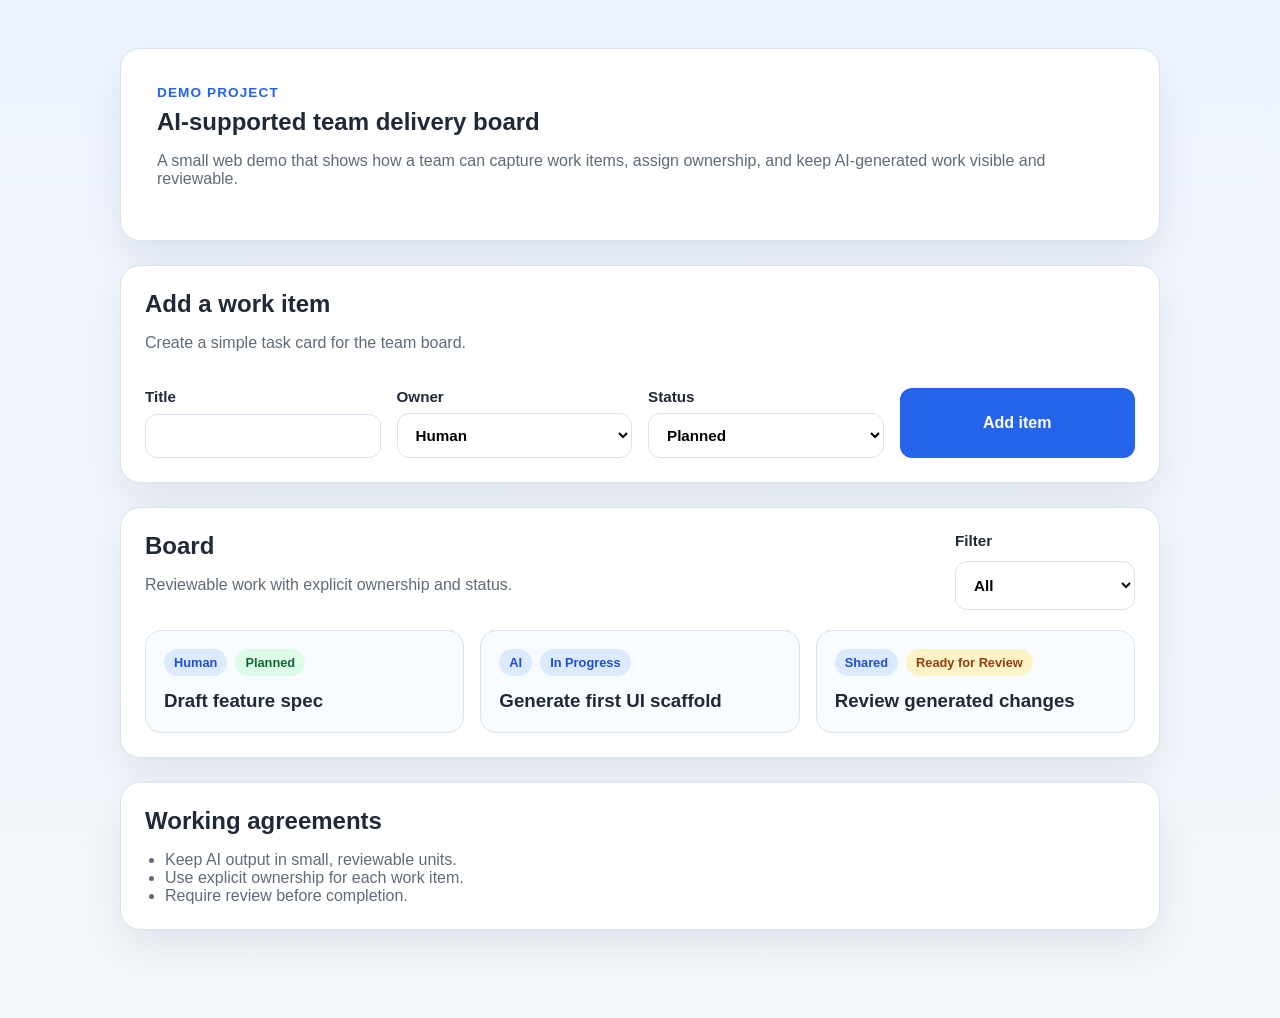
==== prj/ai-team-demo/index.html @ 5de25240 "feat: add AI team demo baseline and best practices docs - Add prj/ai-team-demo static web app (task " ====
<!DOCTYPE html>
<html lang="en">
  <head>
    <meta charset="UTF-8" />
    <meta name="viewport" content="width=device-width, initial-scale=1.0" />
    <title>AI Team Demo</title>
    <link rel="stylesheet" href="./styles.css" />
  </head>
  <body>
    <main class="page">
      <section class="hero">
        <p class="eyebrow">Demo project</p>
        <h1>AI-supported team delivery board</h1>
        <p class="hero-copy">
          A small web demo that shows how a team can capture work items, assign
          ownership, and keep AI-generated work visible and reviewable.
        </p>
      </section>

      <section class="panel controls">
        <div>
          <h2>Add a work item</h2>
          <p>Create a simple task card for the team board.</p>
        </div>
        <form id="task-form" class="task-form">
          <label>
            Title
            <input id="task-title" name="title" type="text" maxlength="60" required />
          </label>
          <label>
            Owner
            <select id="task-owner" name="owner">
              <option value="Human">Human</option>
              <option value="AI">AI</option>
              <option value="Shared">Shared</option>
            </select>
          </label>
          <label>
            Status
            <select id="task-status" name="status">
              <option value="Planned">Planned</option>
              <option value="In Progress">In Progress</option>
              <option value="Ready for Review">Ready for Review</option>
            </select>
          </label>
          <button type="submit">Add item</button>
        </form>
      </section>

      <section class="panel">
        <div class="panel-heading">
          <div>
            <h2>Board</h2>
            <p>Reviewable work with explicit ownership and status.</p>
          </div>
          <label class="filter">
            Filter
            <select id="status-filter">
              <option value="All">All</option>
              <option value="Planned">Planned</option>
              <option value="In Progress">In Progress</option>
              <option value="Ready for Review">Ready for Review</option>
            </select>
          </label>
        </div>
        <div id="task-list" class="task-list" aria-live="polite"></div>
      </section>

      <section class="panel highlights">
        <h2>Working agreements</h2>
        <ul>
          <li>Keep AI output in small, reviewable units.</li>
          <li>Use explicit ownership for each work item.</li>
          <li>Require review before completion.</li>
        </ul>
      </section>
    </main>

    <template id="task-template">
      <article class="task-card">
        <div class="task-card__top">
          <span class="badge badge-owner"></span>
          <span class="badge badge-status"></span>
        </div>
        <h3 class="task-title"></h3>
      </article>
    </template>

    <script src="./app.js"></script>
  </body>
</html>
---- prj/ai-team-demo/styles.css ----
:root {
  color-scheme: light;
  --bg: #f4f7fb;
  --panel: #ffffff;
  --border: #d9e2f1;
  --text: #1f2937;
  --muted: #5f6b7a;
  --accent: #2563eb;
  --accent-soft: #dbeafe;
  --success-soft: #dcfce7;
  --warning-soft: #fef3c7;
  --shadow: 0 18px 40px rgba(15, 23, 42, 0.08);
}

* {
  box-sizing: border-box;
}

body {
  margin: 0;
  font-family: Arial, sans-serif;
  background: linear-gradient(180deg, #eef4ff 0%, var(--bg) 100%);
  color: var(--text);
}

.page {
  width: min(1040px, calc(100% - 32px));
  margin: 0 auto;
  padding: 48px 0 64px;
}

.hero,
.panel {
  background: var(--panel);
  border: 1px solid var(--border);
  border-radius: 20px;
  box-shadow: var(--shadow);
}

.hero {
  padding: 36px;
  margin-bottom: 24px;
}

.eyebrow {
  margin: 0 0 8px;
  color: var(--accent);
  font-size: 0.85rem;
  font-weight: 700;
  letter-spacing: 0.08em;
  text-transform: uppercase;
}

.hero h1,
.panel h2 {
  margin: 0;
}

.hero-copy,
.panel p,
.highlights li {
  color: var(--muted);
}

.panel {
  padding: 24px;
  margin-bottom: 24px;
}

.controls {
  display: grid;
  gap: 20px;
  align-items: end;
}

.task-form,
.panel-heading {
  display: grid;
  gap: 16px;
}

.task-form {
  grid-template-columns: repeat(auto-fit, minmax(180px, 1fr));
}

label {
  display: grid;
  gap: 8px;
  font-size: 0.95rem;
  font-weight: 600;
}

input,
select,
button {
  font: inherit;
  border-radius: 12px;
}

input,
select {
  width: 100%;
  padding: 12px 14px;
  border: 1px solid var(--border);
  background: #fff;
}

button {
  border: 0;
  padding: 13px 18px;
  background: var(--accent);
  color: #fff;
  font-weight: 700;
  cursor: pointer;
}

.panel-heading {
  grid-template-columns: 1fr auto;
  margin-bottom: 20px;
}

.filter {
  min-width: 180px;
}

.task-list {
  display: grid;
  grid-template-columns: repeat(auto-fit, minmax(220px, 1fr));
  gap: 16px;
}

.task-card {
  padding: 18px;
  border: 1px solid var(--border);
  border-radius: 16px;
  background: #f8fbff;
}

.task-card__top {
  display: flex;
  gap: 8px;
  flex-wrap: wrap;
  margin-bottom: 12px;
}

.badge {
  display: inline-flex;
  align-items: center;
  justify-content: center;
  padding: 6px 10px;
  border-radius: 999px;
  font-size: 0.8rem;
  font-weight: 700;
}

.badge-owner {
  background: var(--accent-soft);
  color: #1d4ed8;
}

.badge-status[data-status="Ready for Review"] {
  background: var(--warning-soft);
  color: #92400e;
}

.badge-status[data-status="In Progress"] {
  background: var(--accent-soft);
  color: #1d4ed8;
}

.badge-status[data-status="Planned"] {
  background: var(--success-soft);
  color: #166534;
}

.task-title {
  margin: 0;
  line-height: 1.4;
}

.empty-state {
  margin: 0;
  color: var(--muted);
}

.highlights ul {
  margin: 16px 0 0;
  padding-left: 20px;
}

@media (max-width: 700px) {
  .page {
    width: min(100% - 24px, 1040px);
    padding-top: 24px;
  }

  .hero,
  .panel {
    padding: 20px;
  }

  .panel-heading {
    grid-template-columns: 1fr;
  }
}
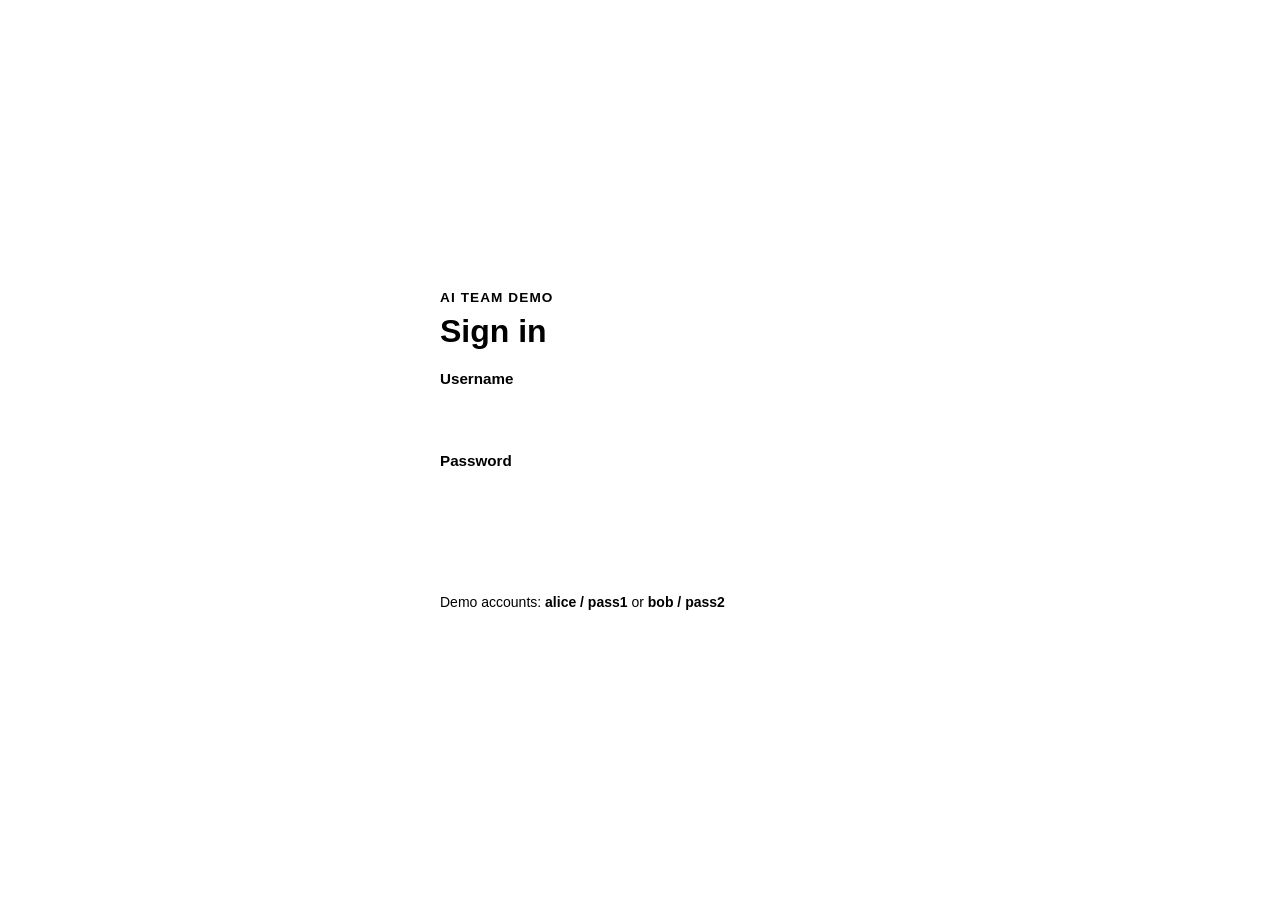
==== commit 30aa207b: "feat(auth): add login/logout screen with session simulation [small-pr 1/6] - Add auth.js module with" ====
--- a/prj/ai-team-demo/index.html
+++ b/prj/ai-team-demo/index.html
@@ -7,10 +7,39 @@
     <link rel="stylesheet" href="./styles.css" />
   </head>
   <body>
-    <main class="page">
+    <!-- Auth screen -->
+    <div id="auth-screen" class="auth-screen hidden">
+      <div class="auth-card">
+        <p class="eyebrow">AI Team Demo</p>
+        <h1>Sign in</h1>
+        <form id="login-form" class="auth-form">
+          <label>
+            Username
+            <input id="login-username" name="username" type="text" autocomplete="username" required />
+          </label>
+          <label>
+            Password
+            <input id="login-password" name="password" type="password" autocomplete="current-password" required />
+          </label>
+          <p id="login-error" class="auth-error hidden">Invalid username or password.</p>
+          <button type="submit">Sign in</button>
+        </form>
+        <p class="auth-hint">Demo accounts: <strong>alice / pass1</strong> or <strong>bob / pass2</strong></p>
+      </div>
+    </div>
+
+    <main class="page hidden">
       <section class="hero">
-        <p class="eyebrow">Demo project</p>
-        <h1>AI-supported team delivery board</h1>
+        <div class="hero-top">
+          <div>
+            <p class="eyebrow">Demo project</p>
+            <h1>AI-supported team delivery board</h1>
+          </div>
+          <div class="user-bar">
+            <span id="user-label" class="user-name"></span>
+            <button id="logout-btn" type="button" class="btn-ghost">Sign out</button>
+          </div>
+        </div>
         <p class="hero-copy">
           A small web demo that shows how a team can capture work items, assign
           ownership, and keep AI-generated work visible and reviewable.
@@ -86,6 +115,6 @@
       </article>
     </template>
 
-    <script src="./app.js"></script>
+    <script src="./app.js" type="module"></script>
   </body>
 </html>
--- a/prj/ai-team-demo/styles.css
+++ b/prj/ai-team-demo/styles.css
@@ -1,4 +1,87 @@
-:root {
+/* ── Auth screen ─────────────────────────────────────────────────── */
+
+.auth-screen {
+  display: flex;
+  align-items: center;
+  justify-content: center;
+  min-height: 100vh;
+  background: linear-gradient(180deg, #eef4ff 0%, var(--bg) 100%);
+}
+
+.auth-card {
+  width: min(400px, calc(100% - 32px));
+  background: var(--panel);
+  border: 1px solid var(--border);
+  border-radius: 20px;
+  box-shadow: var(--shadow);
+  padding: 36px;
+}
+
+.auth-card h1 {
+  margin: 0 0 20px;
+}
+
+.auth-form {
+  display: grid;
+  gap: 16px;
+}
+
+.auth-error {
+  margin: 0;
+  color: #b91c1c;
+  font-size: 0.9rem;
+}
+
+.auth-hint {
+  margin: 16px 0 0;
+  color: var(--muted);
+  font-size: 0.875rem;
+}
+
+/* ── Hero top bar ────────────────────────────────────────────────── */
+
+.hero-top {
+  display: flex;
+  align-items: flex-start;
+  justify-content: space-between;
+  gap: 16px;
+  flex-wrap: wrap;
+  margin-bottom: 8px;
+}
+
+.user-bar {
+  display: flex;
+  align-items: center;
+  gap: 12px;
+  flex-shrink: 0;
+}
+
+.user-name {
+  font-weight: 600;
+  color: var(--muted);
+}
+
+.btn-ghost {
+  border: 1px solid var(--border);
+  background: transparent;
+  color: var(--text);
+  padding: 8px 14px;
+  font-size: 0.875rem;
+  cursor: pointer;
+  border-radius: 12px;
+}
+
+.btn-ghost:hover {
+  background: var(--bg);
+}
+
+/* ── Utility ─────────────────────────────────────────────────────── */
+
+.hidden {
+  display: none !important;
+}
+
+
   color-scheme: light;
   --bg: #f4f7fb;
   --panel: #ffffff;
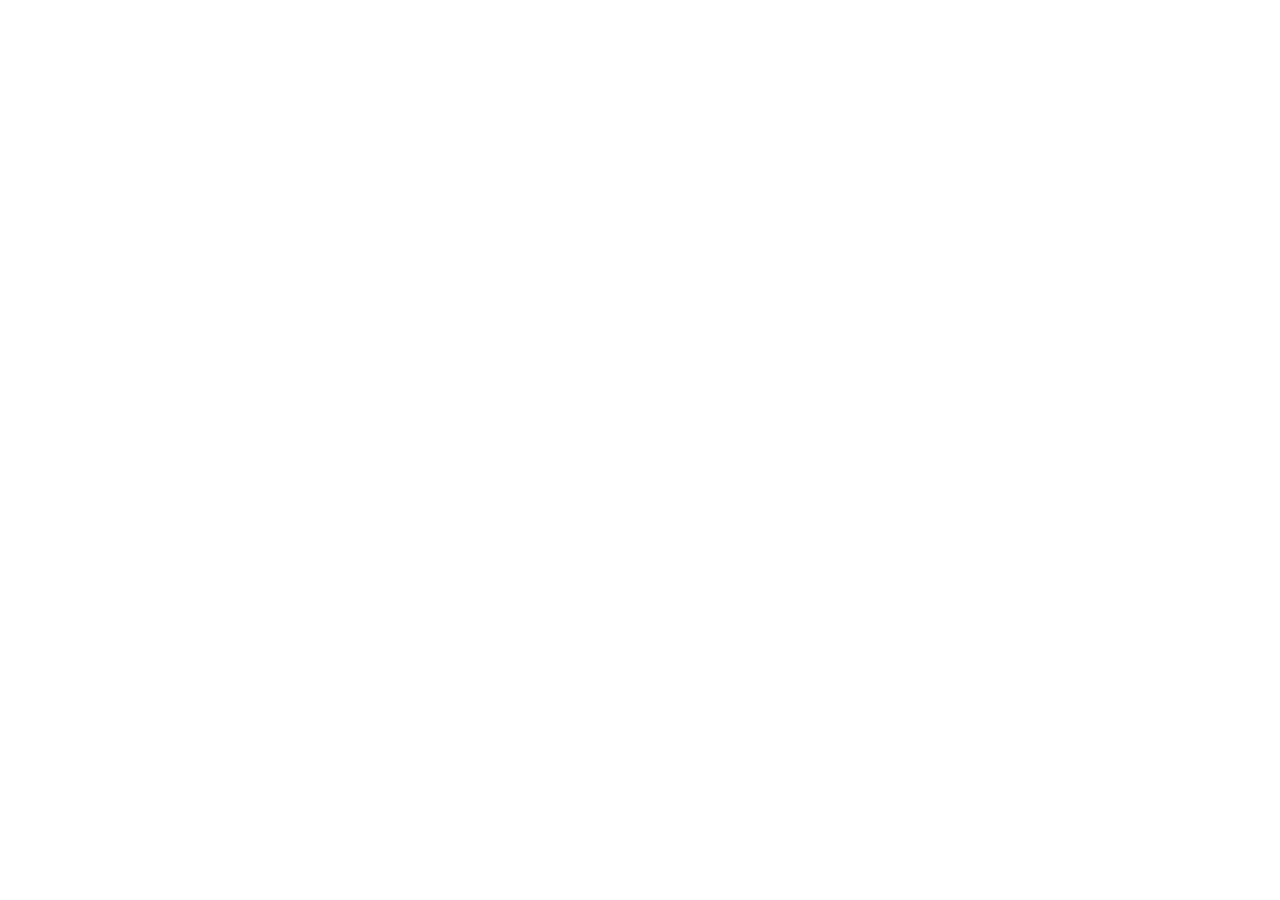
==== commit 3ded6036: "feat(audit): add activity log panel [small-pr 4/6] - Add audit.js with recordAction and loadAudit (l" ====
--- a/prj/ai-team-demo/index.html
+++ b/prj/ai-team-demo/index.html
@@ -82,17 +82,33 @@
             <h2>Board</h2>
             <p>Reviewable work with explicit ownership and status.</p>
           </div>
-          <label class="filter">
-            Filter
-            <select id="status-filter">
-              <option value="All">All</option>
-              <option value="Planned">Planned</option>
-              <option value="In Progress">In Progress</option>
-              <option value="Ready for Review">Ready for Review</option>
-            </select>
-          </label>
+          <div class="board-controls">
+            <label class="filter">
+              Search
+              <input id="search-input" type="search" placeholder="Search tasks…" />
+            </label>
+            <label class="filter">
+              Filter
+              <select id="status-filter">
+                <option value="All">All</option>
+                <option value="Planned">Planned</option>
+                <option value="In Progress">In Progress</option>
+                <option value="Ready for Review">Ready for Review</option>
+              </select>
+            </label>
+          </div>
         </div>
         <div id="task-list" class="task-list" aria-live="polite"></div>
+      </section>
+
+      <section class="panel">
+        <div class="panel-heading">
+          <div>
+            <h2>Activity log</h2>
+            <p>Recent actions recorded during this session.</p>
+          </div>
+        </div>
+        <ol id="audit-list" class="audit-list" aria-live="polite"></ol>
       </section>
 
       <section class="panel highlights">
@@ -110,8 +126,14 @@
         <div class="task-card__top">
           <span class="badge badge-owner"></span>
           <span class="badge badge-status"></span>
+          <button type="button" class="task-delete btn-icon" aria-label="Delete task">✕</button>
         </div>
         <h3 class="task-title"></h3>
+        <select class="task-status-select">
+          <option value="Planned">Planned</option>
+          <option value="In Progress">In Progress</option>
+          <option value="Ready for Review">Ready for Review</option>
+        </select>
       </article>
     </template>
 
--- a/prj/ai-team-demo/styles.css
+++ b/prj/ai-team-demo/styles.css
@@ -202,6 +202,13 @@
   margin-bottom: 20px;
 }
 
+.board-controls {
+  display: flex;
+  gap: 12px;
+  flex-wrap: wrap;
+  align-items: end;
+}
+
 .filter {
   min-width: 180px;
 }
@@ -223,7 +230,35 @@
   display: flex;
   gap: 8px;
   flex-wrap: wrap;
+  align-items: center;
   margin-bottom: 12px;
+}
+
+.btn-icon {
+  margin-left: auto;
+  border: none;
+  background: transparent;
+  cursor: pointer;
+  color: var(--muted);
+  font-size: 0.85rem;
+  padding: 4px 6px;
+  border-radius: 6px;
+  line-height: 1;
+}
+
+.btn-icon:hover {
+  background: #fee2e2;
+  color: #b91c1c;
+}
+
+.task-status-select {
+  width: 100%;
+  margin-top: 10px;
+  padding: 8px 10px;
+  font-size: 0.875rem;
+  border: 1px solid var(--border);
+  border-radius: 10px;
+  background: #fff;
 }
 
 .badge {
@@ -261,7 +296,43 @@
   line-height: 1.4;
 }
 
-.empty-state {
+.audit-list {
+  list-style: none;
+  margin: 0;
+  padding: 0;
+  display: grid;
+  gap: 8px;
+}
+
+.audit-entry {
+  display: flex;
+  gap: 8px;
+  flex-wrap: wrap;
+  align-items: baseline;
+  font-size: 0.875rem;
+  padding: 8px 12px;
+  border-radius: 10px;
+  background: var(--bg);
+}
+
+.audit-action {
+  font-weight: 700;
+  color: var(--accent);
+  flex-shrink: 0;
+}
+
+.audit-detail {
+  color: var(--text);
+  flex: 1;
+}
+
+.audit-time {
+  color: var(--muted);
+  font-size: 0.8rem;
+  flex-shrink: 0;
+}
+
+
   margin: 0;
   color: var(--muted);
 }
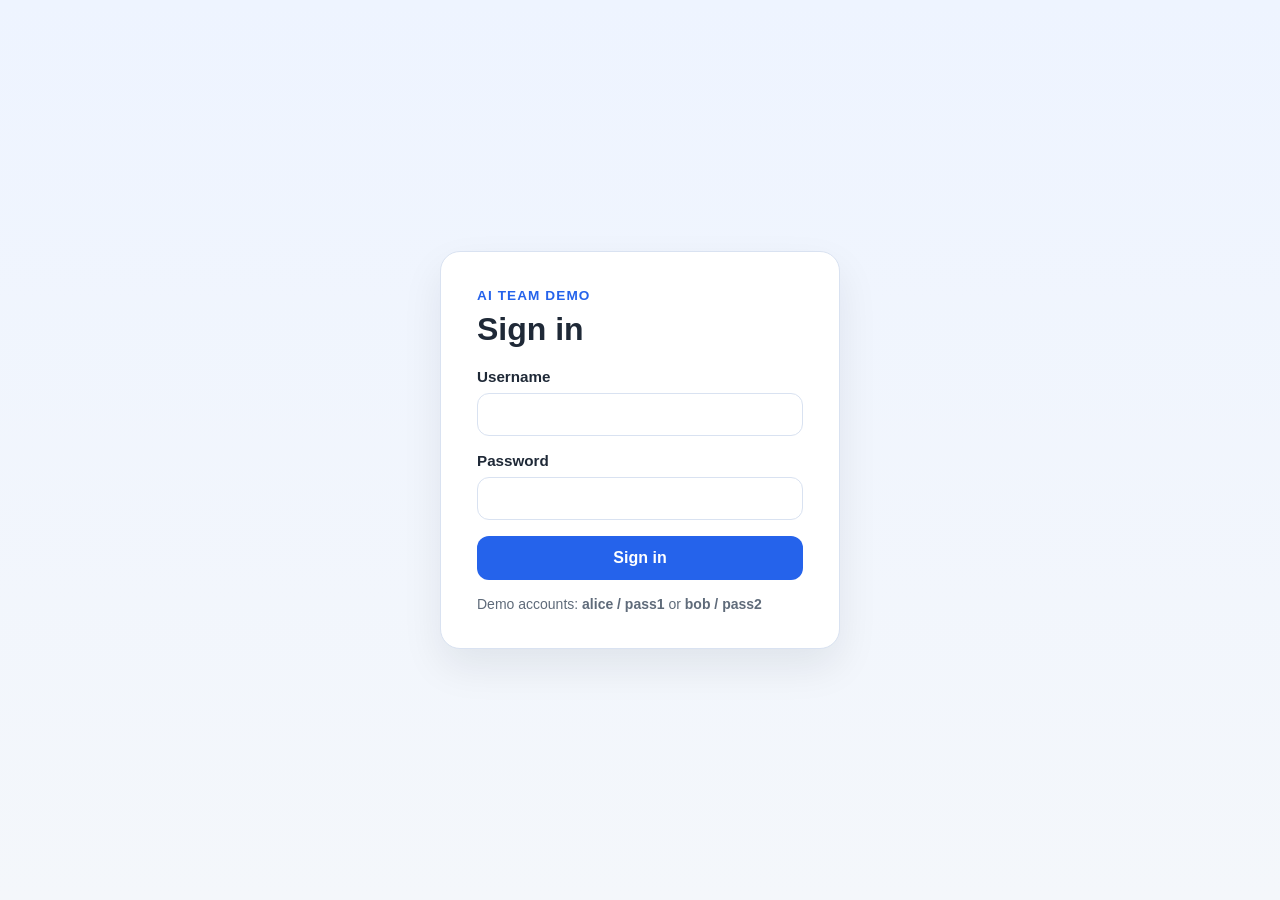
==== commit c4e48da5: "feat(auth+crud): add login/logout and task CRUD with persistence [medium-pr 1/3] Auth slice: - auth." ====
--- a/prj/ai-team-demo/index.html
+++ b/prj/ai-team-demo/index.html
@@ -82,33 +82,17 @@
             <h2>Board</h2>
             <p>Reviewable work with explicit ownership and status.</p>
           </div>
-          <div class="board-controls">
-            <label class="filter">
-              Search
-              <input id="search-input" type="search" placeholder="Search tasks…" />
-            </label>
-            <label class="filter">
-              Filter
-              <select id="status-filter">
-                <option value="All">All</option>
-                <option value="Planned">Planned</option>
-                <option value="In Progress">In Progress</option>
-                <option value="Ready for Review">Ready for Review</option>
-              </select>
-            </label>
-          </div>
+          <label class="filter">
+            Filter
+            <select id="status-filter">
+              <option value="All">All</option>
+              <option value="Planned">Planned</option>
+              <option value="In Progress">In Progress</option>
+              <option value="Ready for Review">Ready for Review</option>
+            </select>
+          </label>
         </div>
         <div id="task-list" class="task-list" aria-live="polite"></div>
-      </section>
-
-      <section class="panel">
-        <div class="panel-heading">
-          <div>
-            <h2>Activity log</h2>
-            <p>Recent actions recorded during this session.</p>
-          </div>
-        </div>
-        <ol id="audit-list" class="audit-list" aria-live="polite"></ol>
       </section>
 
       <section class="panel highlights">
--- a/prj/ai-team-demo/styles.css
+++ b/prj/ai-team-demo/styles.css
@@ -1,87 +1,4 @@
-/* ── Auth screen ─────────────────────────────────────────────────── */
-
-.auth-screen {
-  display: flex;
-  align-items: center;
-  justify-content: center;
-  min-height: 100vh;
-  background: linear-gradient(180deg, #eef4ff 0%, var(--bg) 100%);
-}
-
-.auth-card {
-  width: min(400px, calc(100% - 32px));
-  background: var(--panel);
-  border: 1px solid var(--border);
-  border-radius: 20px;
-  box-shadow: var(--shadow);
-  padding: 36px;
-}
-
-.auth-card h1 {
-  margin: 0 0 20px;
-}
-
-.auth-form {
-  display: grid;
-  gap: 16px;
-}
-
-.auth-error {
-  margin: 0;
-  color: #b91c1c;
-  font-size: 0.9rem;
-}
-
-.auth-hint {
-  margin: 16px 0 0;
-  color: var(--muted);
-  font-size: 0.875rem;
-}
-
-/* ── Hero top bar ────────────────────────────────────────────────── */
-
-.hero-top {
-  display: flex;
-  align-items: flex-start;
-  justify-content: space-between;
-  gap: 16px;
-  flex-wrap: wrap;
-  margin-bottom: 8px;
-}
-
-.user-bar {
-  display: flex;
-  align-items: center;
-  gap: 12px;
-  flex-shrink: 0;
-}
-
-.user-name {
-  font-weight: 600;
-  color: var(--muted);
-}
-
-.btn-ghost {
-  border: 1px solid var(--border);
-  background: transparent;
-  color: var(--text);
-  padding: 8px 14px;
-  font-size: 0.875rem;
-  cursor: pointer;
-  border-radius: 12px;
-}
-
-.btn-ghost:hover {
-  background: var(--bg);
-}
-
-/* ── Utility ─────────────────────────────────────────────────────── */
-
-.hidden {
-  display: none !important;
-}
-
-
+:root {
   color-scheme: light;
   --bg: #f4f7fb;
   --panel: #ffffff;
@@ -106,6 +23,54 @@
   color: var(--text);
 }
 
+/* ── Utility ─────────────────────────────────────────────────────── */
+
+.hidden {
+  display: none !important;
+}
+
+/* ── Auth screen ─────────────────────────────────────────────────── */
+
+.auth-screen {
+  display: flex;
+  align-items: center;
+  justify-content: center;
+  min-height: 100vh;
+  background: linear-gradient(180deg, #eef4ff 0%, var(--bg) 100%);
+}
+
+.auth-card {
+  width: min(400px, calc(100% - 32px));
+  background: var(--panel);
+  border: 1px solid var(--border);
+  border-radius: 20px;
+  box-shadow: var(--shadow);
+  padding: 36px;
+}
+
+.auth-card h1 {
+  margin: 0 0 20px;
+}
+
+.auth-form {
+  display: grid;
+  gap: 16px;
+}
+
+.auth-error {
+  margin: 0;
+  color: #b91c1c;
+  font-size: 0.9rem;
+}
+
+.auth-hint {
+  margin: 16px 0 0;
+  color: var(--muted);
+  font-size: 0.875rem;
+}
+
+/* ── Page layout ─────────────────────────────────────────────────── */
+
 .page {
   width: min(1040px, calc(100% - 32px));
   margin: 0 auto;
@@ -123,6 +88,41 @@
 .hero {
   padding: 36px;
   margin-bottom: 24px;
+}
+
+.hero-top {
+  display: flex;
+  align-items: flex-start;
+  justify-content: space-between;
+  gap: 16px;
+  flex-wrap: wrap;
+  margin-bottom: 8px;
+}
+
+.user-bar {
+  display: flex;
+  align-items: center;
+  gap: 12px;
+  flex-shrink: 0;
+}
+
+.user-name {
+  font-weight: 600;
+  color: var(--muted);
+}
+
+.btn-ghost {
+  border: 1px solid var(--border);
+  background: transparent;
+  color: var(--text);
+  padding: 8px 14px;
+  font-size: 0.875rem;
+  cursor: pointer;
+  border-radius: 12px;
+}
+
+.btn-ghost:hover {
+  background: var(--bg);
 }
 
 .eyebrow {
@@ -150,6 +150,8 @@
   margin-bottom: 24px;
 }
 
+/* ── Form controls ───────────────────────────────────────────────── */
+
 .controls {
   display: grid;
   gap: 20px;
@@ -197,16 +199,11 @@
   cursor: pointer;
 }
 
+/* ── Board ───────────────────────────────────────────────────────── */
+
 .panel-heading {
   grid-template-columns: 1fr auto;
   margin-bottom: 20px;
-}
-
-.board-controls {
-  display: flex;
-  gap: 12px;
-  flex-wrap: wrap;
-  align-items: end;
 }
 
 .filter {
@@ -296,43 +293,7 @@
   line-height: 1.4;
 }
 
-.audit-list {
-  list-style: none;
-  margin: 0;
-  padding: 0;
-  display: grid;
-  gap: 8px;
-}
-
-.audit-entry {
-  display: flex;
-  gap: 8px;
-  flex-wrap: wrap;
-  align-items: baseline;
-  font-size: 0.875rem;
-  padding: 8px 12px;
-  border-radius: 10px;
-  background: var(--bg);
-}
-
-.audit-action {
-  font-weight: 700;
-  color: var(--accent);
-  flex-shrink: 0;
-}
-
-.audit-detail {
-  color: var(--text);
-  flex: 1;
-}
-
-.audit-time {
-  color: var(--muted);
-  font-size: 0.8rem;
-  flex-shrink: 0;
-}
-
-
+.empty-state {
   margin: 0;
   color: var(--muted);
 }
@@ -341,6 +302,8 @@
   margin: 16px 0 0;
   padding-left: 20px;
 }
+
+/* ── Responsive ──────────────────────────────────────────────────── */
 
 @media (max-width: 700px) {
   .page {
